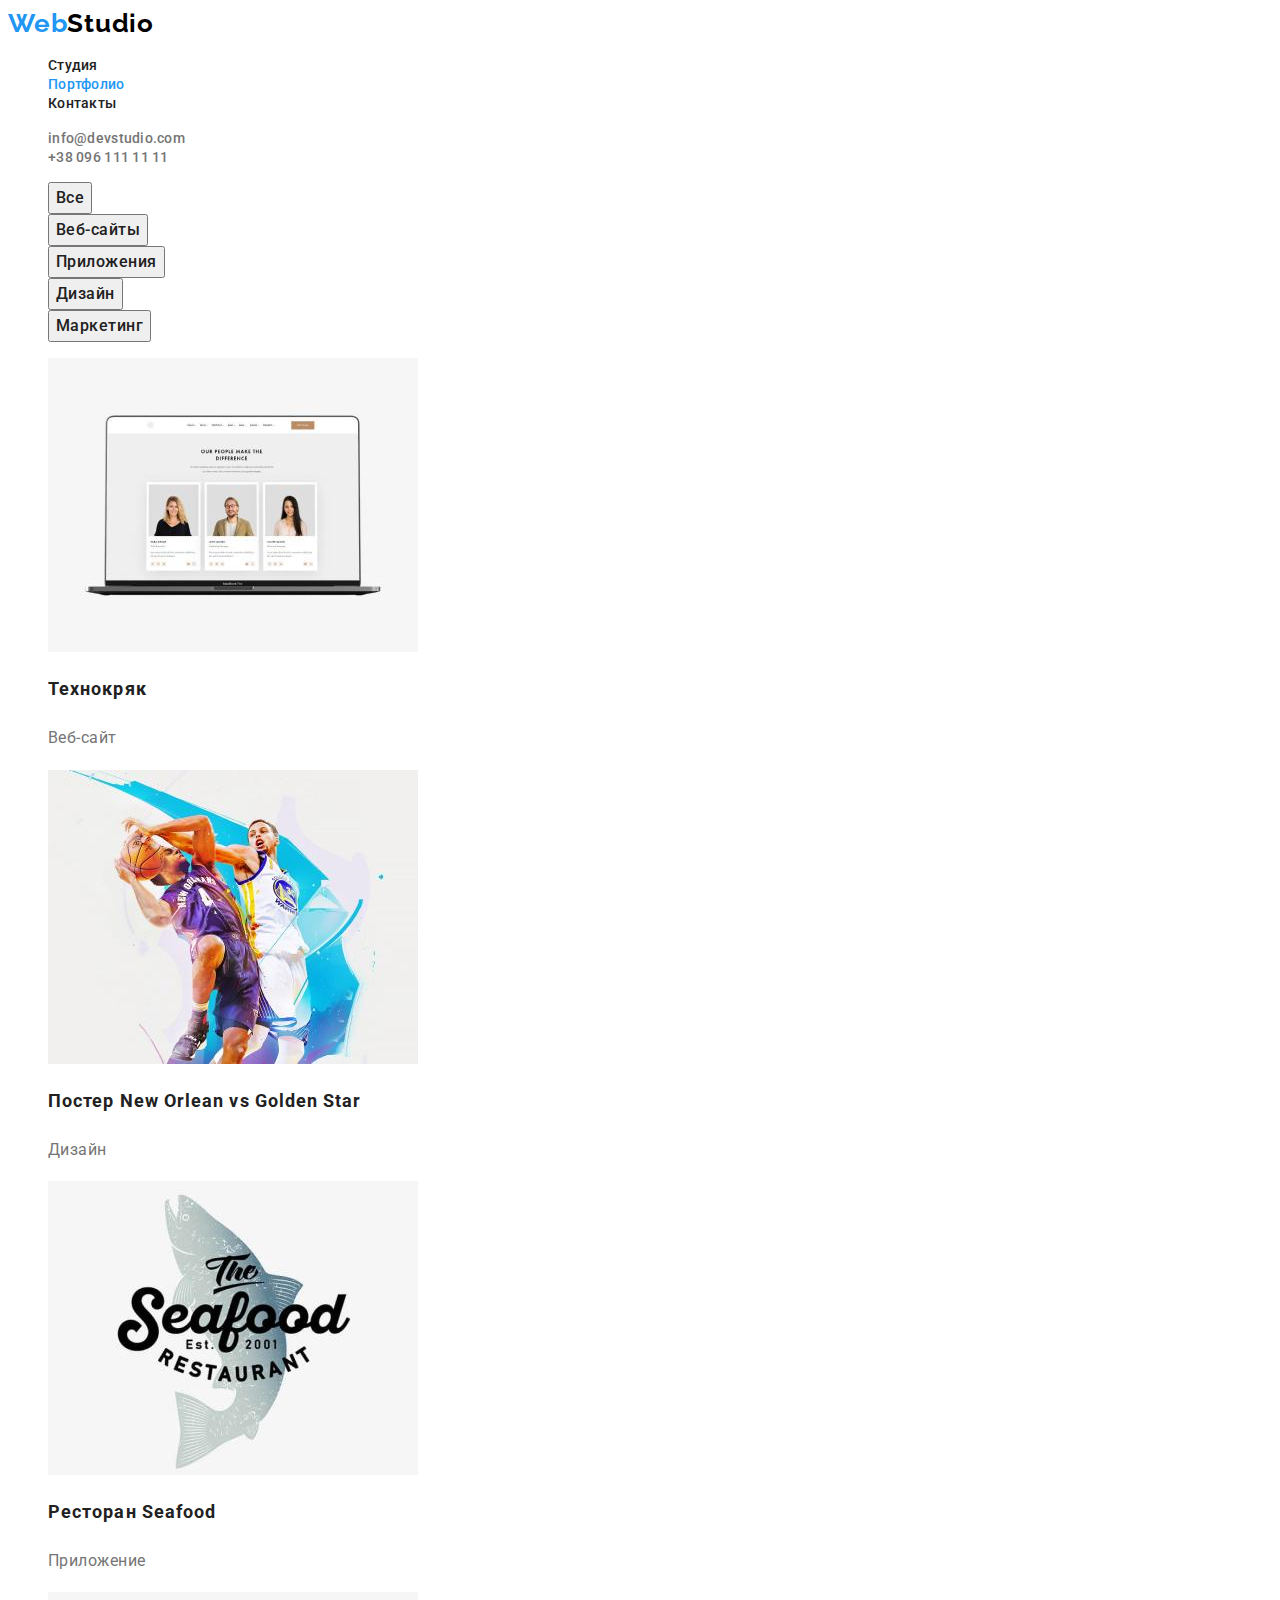
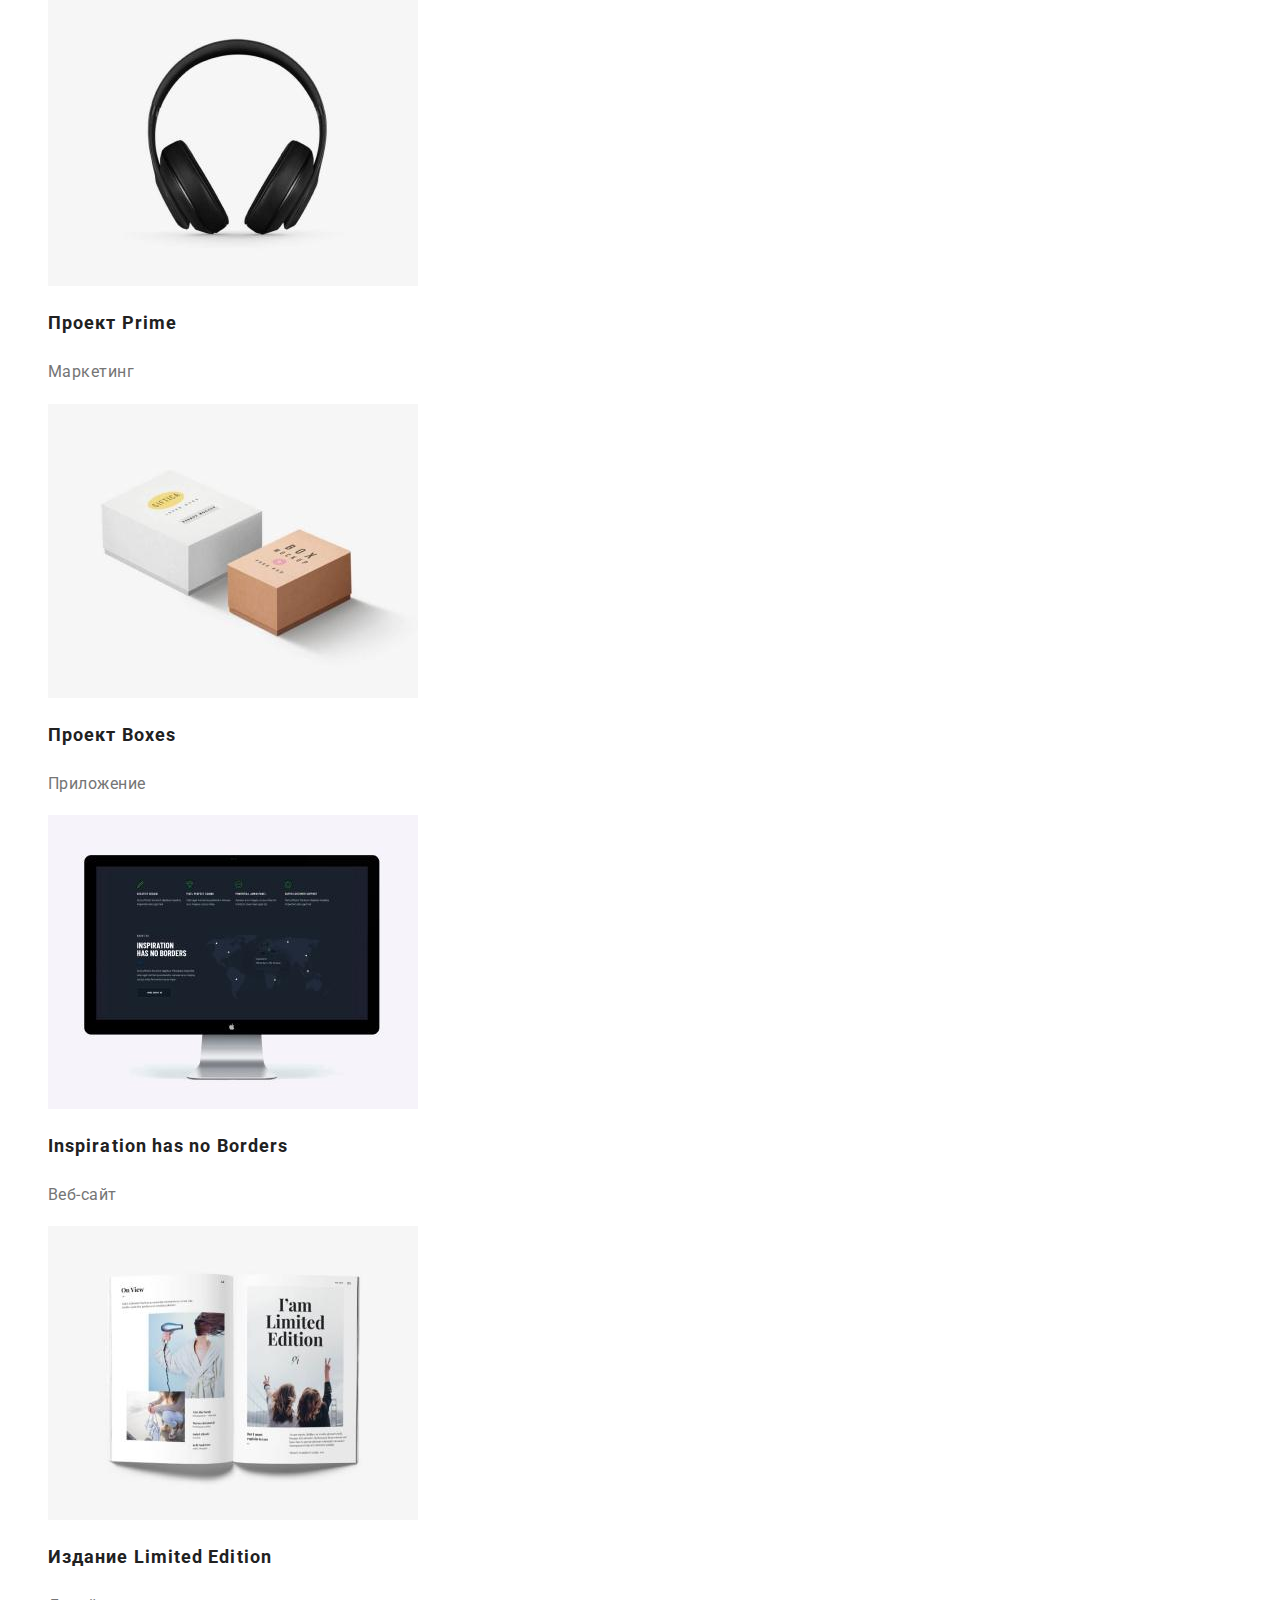
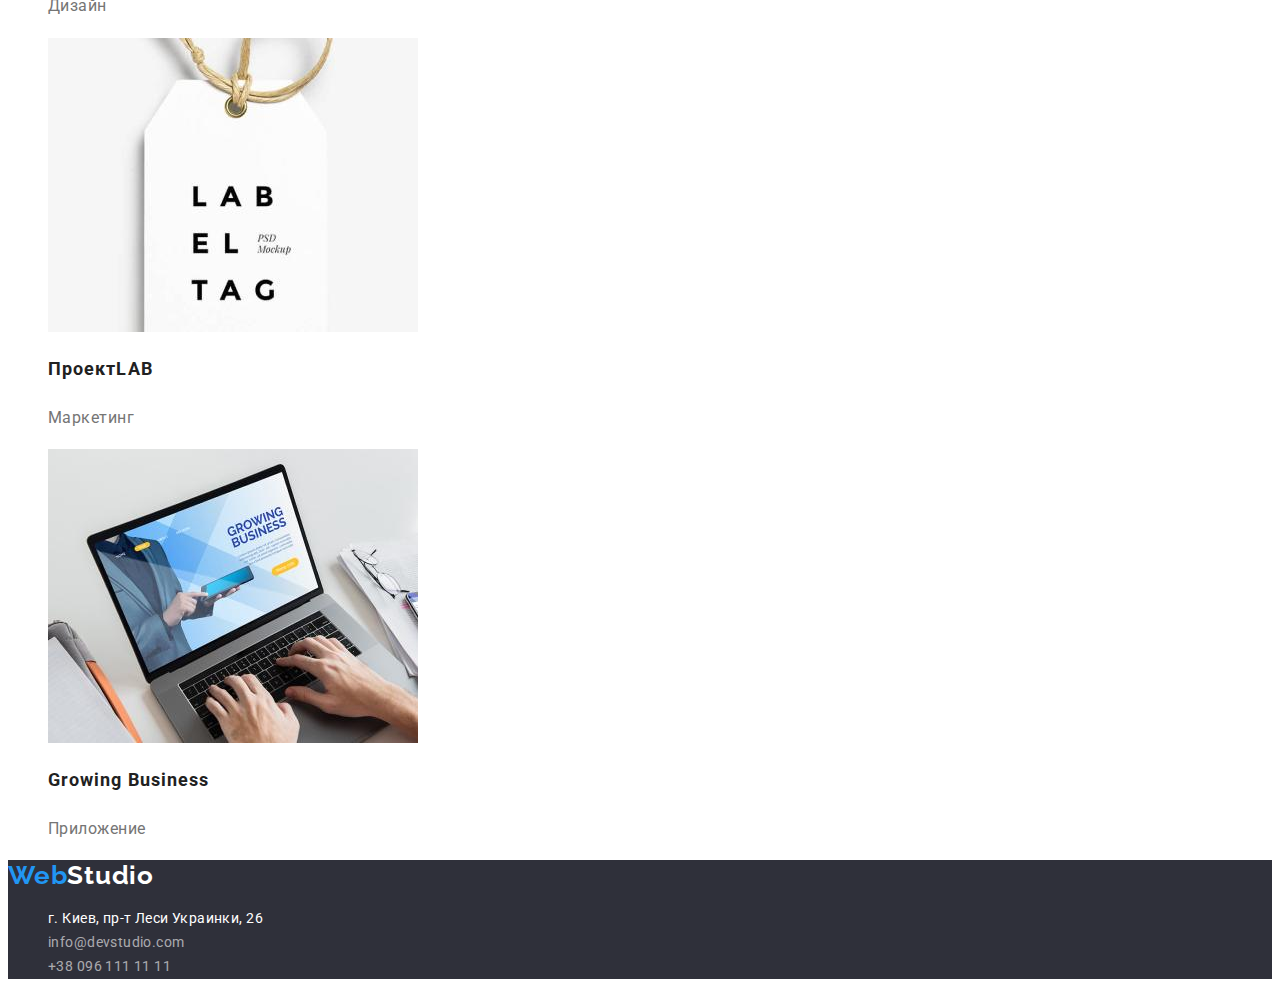
==== portfolio.html @ 7ef508ab "start" ====
<!DOCTYPE html>
<html lang="ru">
<head>
    <meta charset="UTF-8">
    <meta http-equiv="X-UA-Compatible" content="IE=edge">
    <meta name="viewport" content="width=device-width, initial-scale=1.0">
    <title>Портфолио</title>
    <link rel="preconnect" href="https://fonts.googleapis.com">
    <link rel="preconnect" href="https://fonts.gstatic.com" crossorigin>
    <link href="https://fonts.googleapis.com/css2?family=Raleway:wght@700&family=Roboto:wght@400;500;700;900&display=swap" rel="stylesheet">
    <link rel="stylesheet" href="./css/styles.css">
</head>
<body>
    <!--Шапка -->
    <header class="header">
        <nav class="header-nav">
        <a  class="logo link" href="./portfolio.html" lang="en"><span class="web">Web</span><span class="studio-dark">Studio</span></a>
        <ul class="list">
            <li><a class="menu-link link" href="./index.html">Студия</a></li>
            <li><a class="menu-link link current" href="./portfolio.html">Портфолио</a></li>
            <li><a class="menu-link link" href="#">Контакты</a></li>
        </ul>
    </nav>
    <ul class="list">
        <li><a class="header-contacts link" href="mailto:info@devstudio.com">info@devstudio.com</a></li>
        <li><a class="header-contacts link" href="tel:+380961111111">+38 096 111 11 11</a></li>
    </ul>
    </header>
    <!--Содержимое -->
    <main>
        <section>
            <ul class="list">
                <li>
                    <button class="btn-portfolio btn-dark" type="button">Все</button>
                </li>
                <li>
                    <button class="btn-portfolio btn-dark" type="button">Веб-сайты</button>
                </li>
                <li>
                    <button class="btn-portfolio btn-dark" type="button">Приложения</button>
                </li>
                <li>
                    <button class="btn-portfolio btn-dark" type="button">Дизайн</button>
                </li>
                <li>
                    <button class="btn-portfolio btn-dark" type="button">Маркетинг</button>
                </li>
            </ul>
            <ul class="list">
                <li>
                    <img
                src="./images/portfolio-1.jpg"
                alt="сайт"
                width="370"
                height="294"
                >
                <h2 class="title-portfolio">Технокряк</h2>
                <p class="pre-title-portfolio-text">Веб-сайт</p>
                </li>
                <li>
                    <img
                src="./images/portfolio-2.jpg"
                alt="дизайн"
                width="370"
                height="294"
                >
                <h2 class="title-portfolio">Постер <span lang="en">New Orlean vs Golden Star</span></h2>
                <p class="pre-title-portfolio-text">Дизайн</p>
                </li>
                <li>
                    <img
                src="./images/portfolio-3.jpg"
                alt="приложение"
                width="370"
                height="294"
                >
                <h2 class="title-portfolio">Ресторан <span lang="en">Seafood</span></h2>
                <p class="pre-title-portfolio-text">Приложение</p>
                </li>
                <li>
                    <img
                src="./images/portfolio-4.jpg"
                alt="маркетинг"
                width="370"
                height="294"
                >
                <h2 class="title-portfolio">Проект <span lang="en">Prime</span></h2>
                <p class="pre-title-portfolio-text">Маркетинг</p>
                </li>
                <li>
                    <img
                src="./images/portfolio-5.jpg"
                alt="приложение"
                width="370"
                height="294"
                >
                <h2 class="title-portfolio">Проект <span lang="en">Boxes</span></h2>
                <p class="pre-title-portfolio-text">Приложение</p>
                </li>
                <li>
                    <img
                src="./images/portfolio-6.jpg"
                alt="сайт"
                width="370"
                height="294"
                >
                <h2 class="title-portfolio" lang="en">Inspiration has no Borders</h2>
                <p class="pre-title-portfolio-text">Веб-сайт</p>
                </li>
                <li>
                    <img
                src="./images/portfolio-7.jpg"
                alt="дизайн"
                width="370"
                height="294"
                >
                <h2 class="title-portfolio">Издание <span lang="en">Limited Edition</span></h2>
                <p class="pre-title-portfolio-text">Дизайн</p>
                </li>
                <li>
                    <img
                src="./images/portfolio-8.jpg"
                alt="маркетинг"
                width="370"
                height="294"
                >
                <h2 class="title-portfolio">Проект<span lang="en">LAB</span></h2>
                <p class="pre-title-portfolio-text">Маркетинг</p>
                </li>
                <li>
                    <img
                src="./images/portfolio-9.jpg"
                alt="приложение"
                width="370"
                height="294"
                >
                <h2 class="title-portfolio" lang="en">Growing Business</h2>
                <p class="pre-title-portfolio-text">Приложение</p>
                </li>
            </ul>
        </section>
    </main>
    <footer class="footer">
        <a class="logo-footer link" href="#" lang="en"> <span class="web">Web</span><span class="studio-light">Studio</span></a>
        <address class="address">
            <ul class="list">
                <li><a class="footer-address-link link" href="#">г. Киев, пр-т Леси Украинки, 26</a></li>
                <li><a class="footer-contacts-link link" href="mailto:info@devstudio.com">info@devstudio.com</a></li>
                <li><a class="footer-contacts-link link" href="tel:+380961111111">+38 096 111 11 11</a></li>
            </ul>
        </address>

    </footer>
</body>
</html>
---- css/styles.css ----
:root {
    --header-color: #ffffff;
    --primary-text-color: #212121;
    --second-text-color: #757575;
    --primary-title-color: #ffffff;
    --secondary-title-color: #212121;
    --accent-color: #2196F3;
}
body {
    font-family: 'Roboto', sans-serif;
    color: var(--primary-title-color);
}
.list {
    list-style: none;
}
.link {
    text-decoration: none;
}
/*Шапка*/
.logo {
    font-family: 'Raleway';
    font-style: normal;
    font-weight: 700;
    font-weight: 700;
    font-size: 26px;
    line-height: 1.19;
    letter-spacing: 0.03em;
}
.web {
    color: var(--accent-color);
}
.studio-dark {
    color: #000000;

}
.header-contacts {
    font-weight: 500;
    font-size: 14px;
    line-height: 1.14;
    letter-spacing: 0.02em;
    color: var(--second-text-color);
}
.header-contacts:hover, .header-contacts:focus {
    color: var(--accent-color);
}
.menu-link {
    font-weight: 500;
    font-size: 14px;
    line-height: 1.14;
    letter-spacing: 0.02em;
    color: var(--primary-text-color);
}
.menu-link:hover, .menu-link:focus {
    color: var(--accent-color);
}
.current {
    color: var(--accent-color);
}
/*Содержимое*/
.section-title {
    background-color: #2F303A;
}
.title-text {
    font-weight: 900;
    font-size: 44px;
    line-height: 1.36;
    text-align: center;
    letter-spacing: 0.06em;
    text-transform: uppercase;
    color: #ffffff;
}
.btn-studio {
    font-weight: 700;
    font-size: 16px;
    line-height: 1.9;
    display: flex;
    align-items: center;
    text-align: center;
    letter-spacing: 0.06em;
    cursor: pointer;
}
.btn-light{
    color: var(--header-color);
}
.btn-studio:hover, .btn-studio:focus {
    color: var(--primary-title-color);
    background-color: var(--accent-color);
}
.btn-portfolio {
    font-family:inherit;
    font-weight: 500;
    font-size: 16px;
    line-height: 1.63;
    text-align: center;
    letter-spacing: 0.03em;
    color: var(--primary-text-color);
    cursor: pointer;
    }
.btn-dark{
    color: var(--primary-text-color);
}
.btn-portfolio:hover, .btn-portfolio:focus {
    color: var(--primary-title-color);
    background-color: var(--accent-color);
}
.title-list-text {
    font-weight: 700;
    font-size: 14px;
    line-height: 1.14;
    letter-spacing: 0.03em;
    text-transform: uppercase;
    color: var(--secondary-title-color);
}
.pre-title-text {
    font-weight: 400;
    font-size: 14px;
    line-height: 1.71;
    letter-spacing: 0.03em;
    color: var(--second-text-color);
}
.title-menu {
    font-weight: 700;
    font-size: 36px;
    line-height: 1.17;
    text-align: center;
    letter-spacing: 0.03em;
    color: var(--primary-text-color);
}
.title-menu-name {
    font-weight: 500;
    font-size: 16px;
    line-height: 1.19;
    text-align: center;
    letter-spacing: 0.03em;
    color: var(--primary-text-color);
}
.pre-title-name {
    font-weight: 400;
    font-size: 16px;
    line-height: 1.19;
    text-align: center;
    letter-spacing: 0.03em;
    color: var(--second-text-color);
}
/*portfolio*/
.title-portfolio {
    font-weight: 700;
    font-size: 18px;
    line-height: 2;
    letter-spacing: 0.06em;
    color: var(--primary-text-color);
    }
.pre-title-portfolio-text {
    font-weight: 400;
    font-size: 16px;
    line-height: 1.9;
    letter-spacing: 0.03em;
    color: var(--second-text-color);
    }
/*footer*/
.footer {
    background-color: #2F303A;
}
.logo-footer {
    font-family: 'Raleway';
    font-style: normal;
    font-weight: 700;
    font-size: 26px;
    line-height: 1.19;
    letter-spacing: 0.03em;
}
.studio-light {
    color: var(--primary-title-color);
}
.address {
    font-style: normal;
}
.footer-address-link {
    font-weight: 400;
    font-size: 14px;
    line-height: 1.71;
    letter-spacing: 0.03em;
    color: var(--primary-title-color);
}
.footer-contacts-link {
    font-weight: 400;
    font-size: 14px;
    line-height: 1.71;
    letter-spacing: 0.03em;
    color: rgba(255, 255, 255, 0.6);
}
.footer-contacts-link:hover, .footer-contacts-link:focus {
    color: var(--accent-color);
}
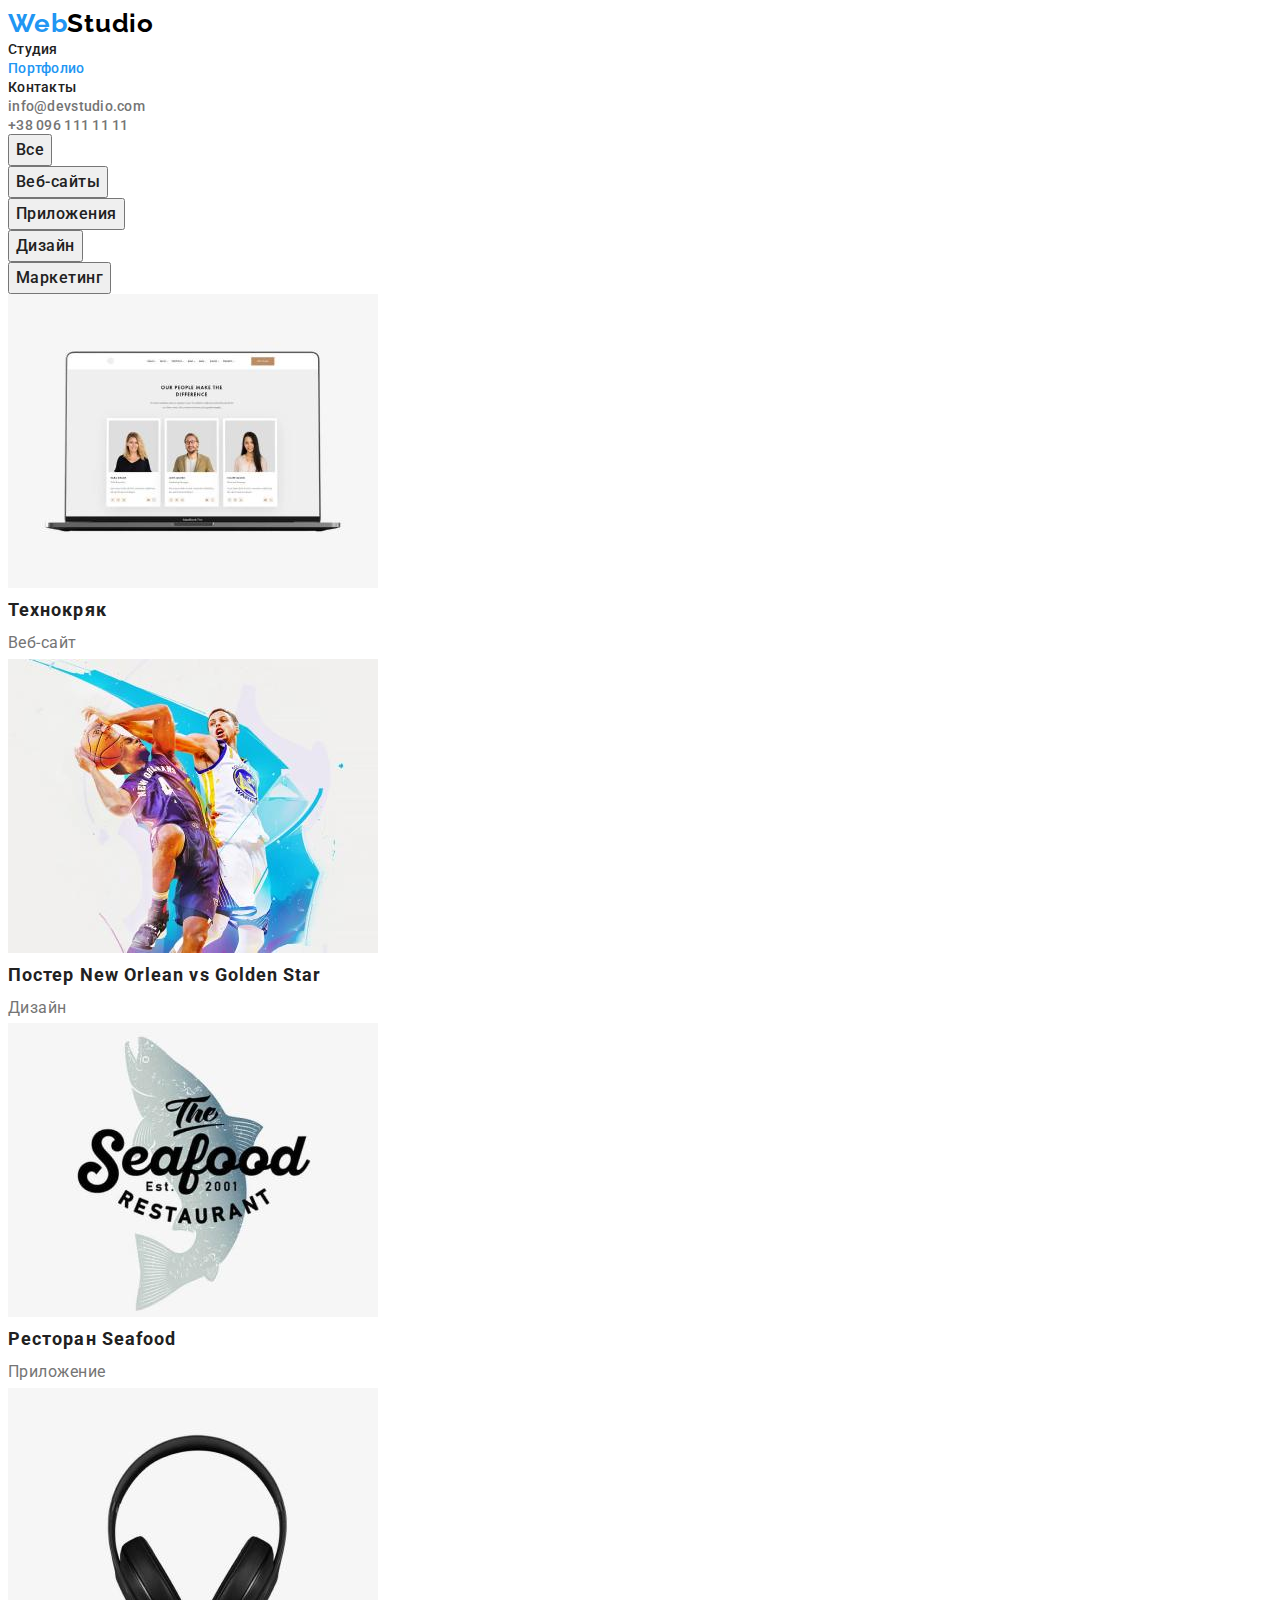
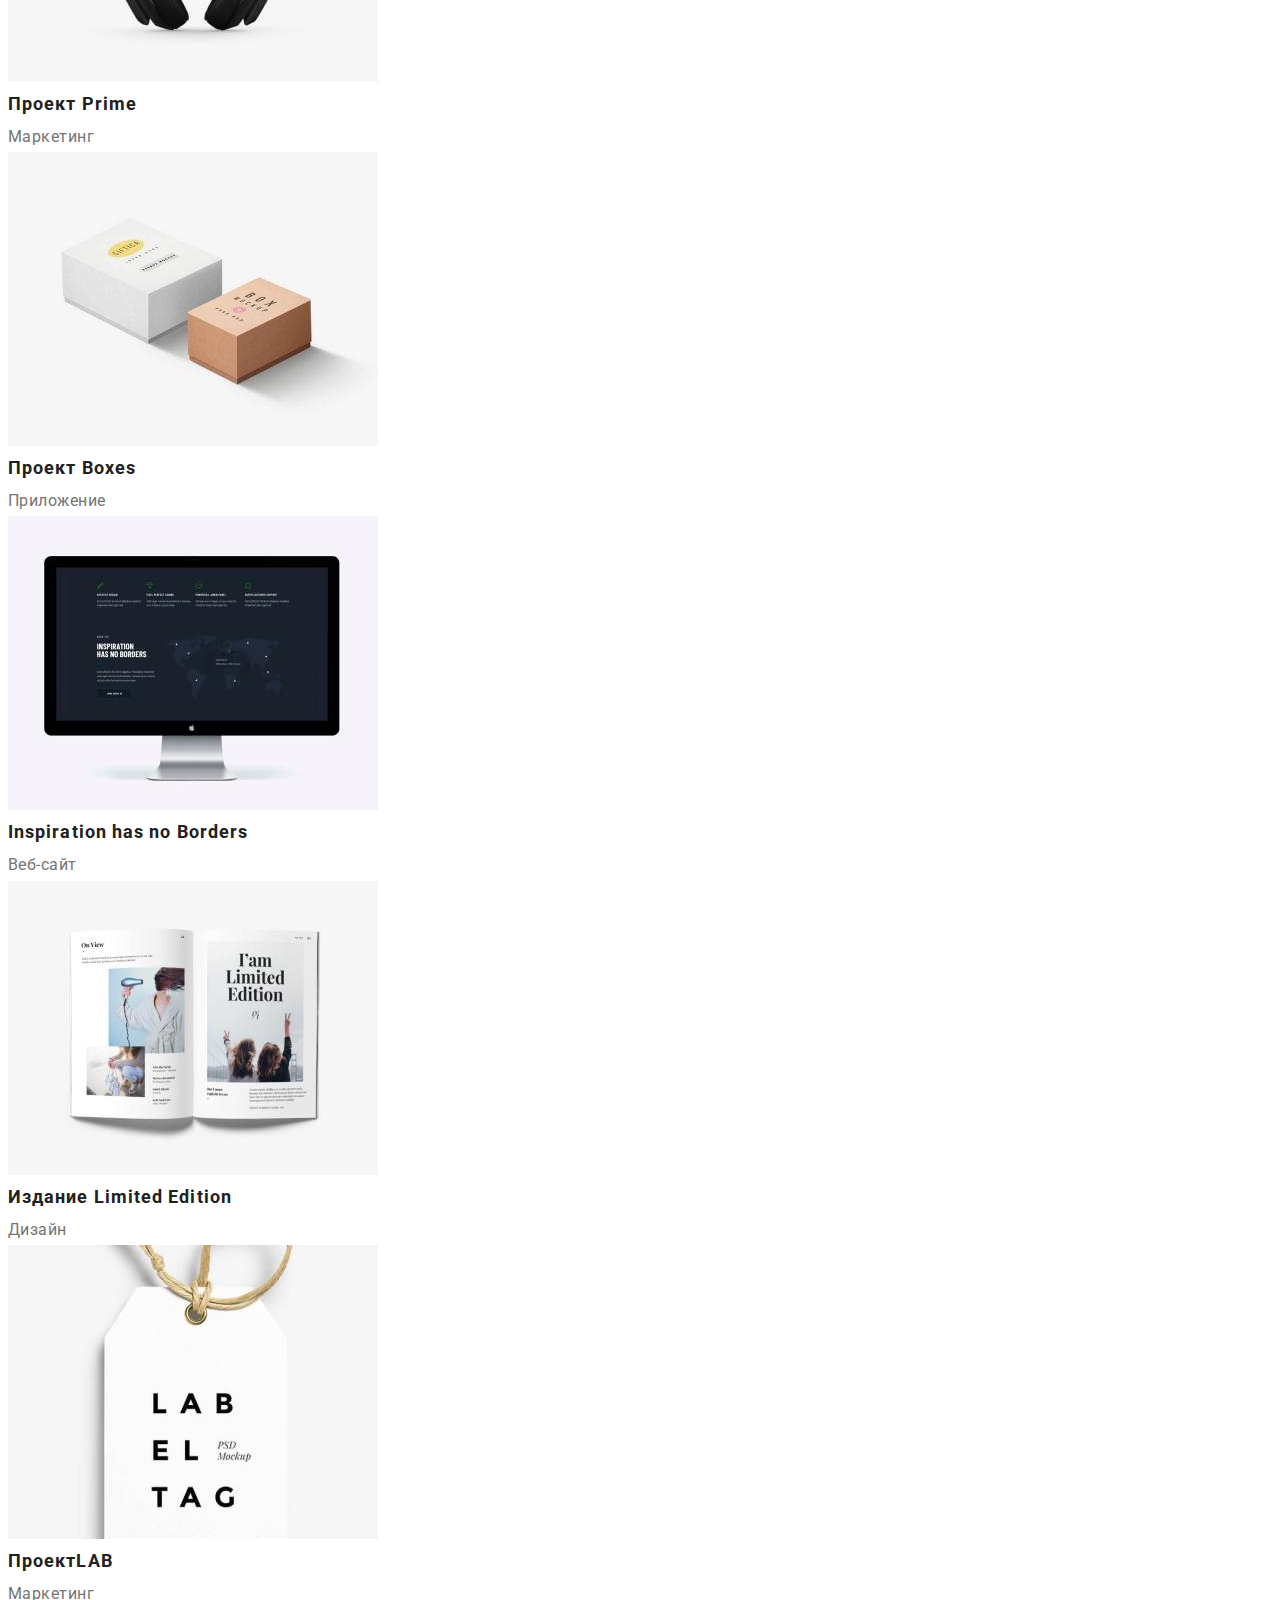
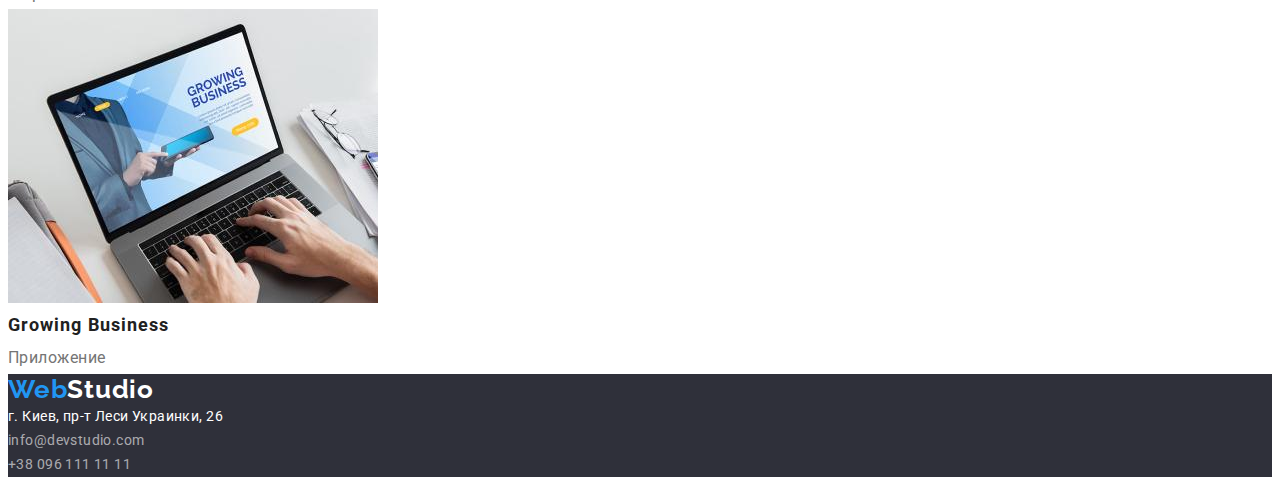
==== commit 397f821e: "стили" ====
--- a/portfolio.html
+++ b/portfolio.html
@@ -8,6 +8,7 @@
     <link rel="preconnect" href="https://fonts.googleapis.com">
     <link rel="preconnect" href="https://fonts.gstatic.com" crossorigin>
     <link href="https://fonts.googleapis.com/css2?family=Raleway:wght@700&family=Roboto:wght@400;500;700;900&display=swap" rel="stylesheet">
+    <link rel="stylesheet" href="https://cdnjs.cloudflare.com/ajax/libs/modern-normalize/1.1.0/modern-normalize.min.css" integrity="sha512-wpPYUAdjBVSE4KJnH1VR1HeZfpl1ub8YT/NKx4PuQ5NmX2tKuGu6U/JRp5y+Y8XG2tV+wKQpNHVUX03MfMFn9Q==" crossorigin="anonymous" referrerpolicy="no-referrer" />
     <link rel="stylesheet" href="./css/styles.css">
 </head>
 <body>
--- a/css/styles.css
+++ b/css/styles.css
@@ -6,6 +6,16 @@
     --secondary-title-color: #212121;
     --accent-color: #2196F3;
 }
+p, h1, h2, h3, h4, h5, h6 {
+    margin: 0;
+}
+ul {
+    margin: 0;
+    padding: 0;
+}
+button {
+    cursor: pointer;
+}
 body {
     font-family: 'Roboto', sans-serif;
     color: var(--primary-title-color);
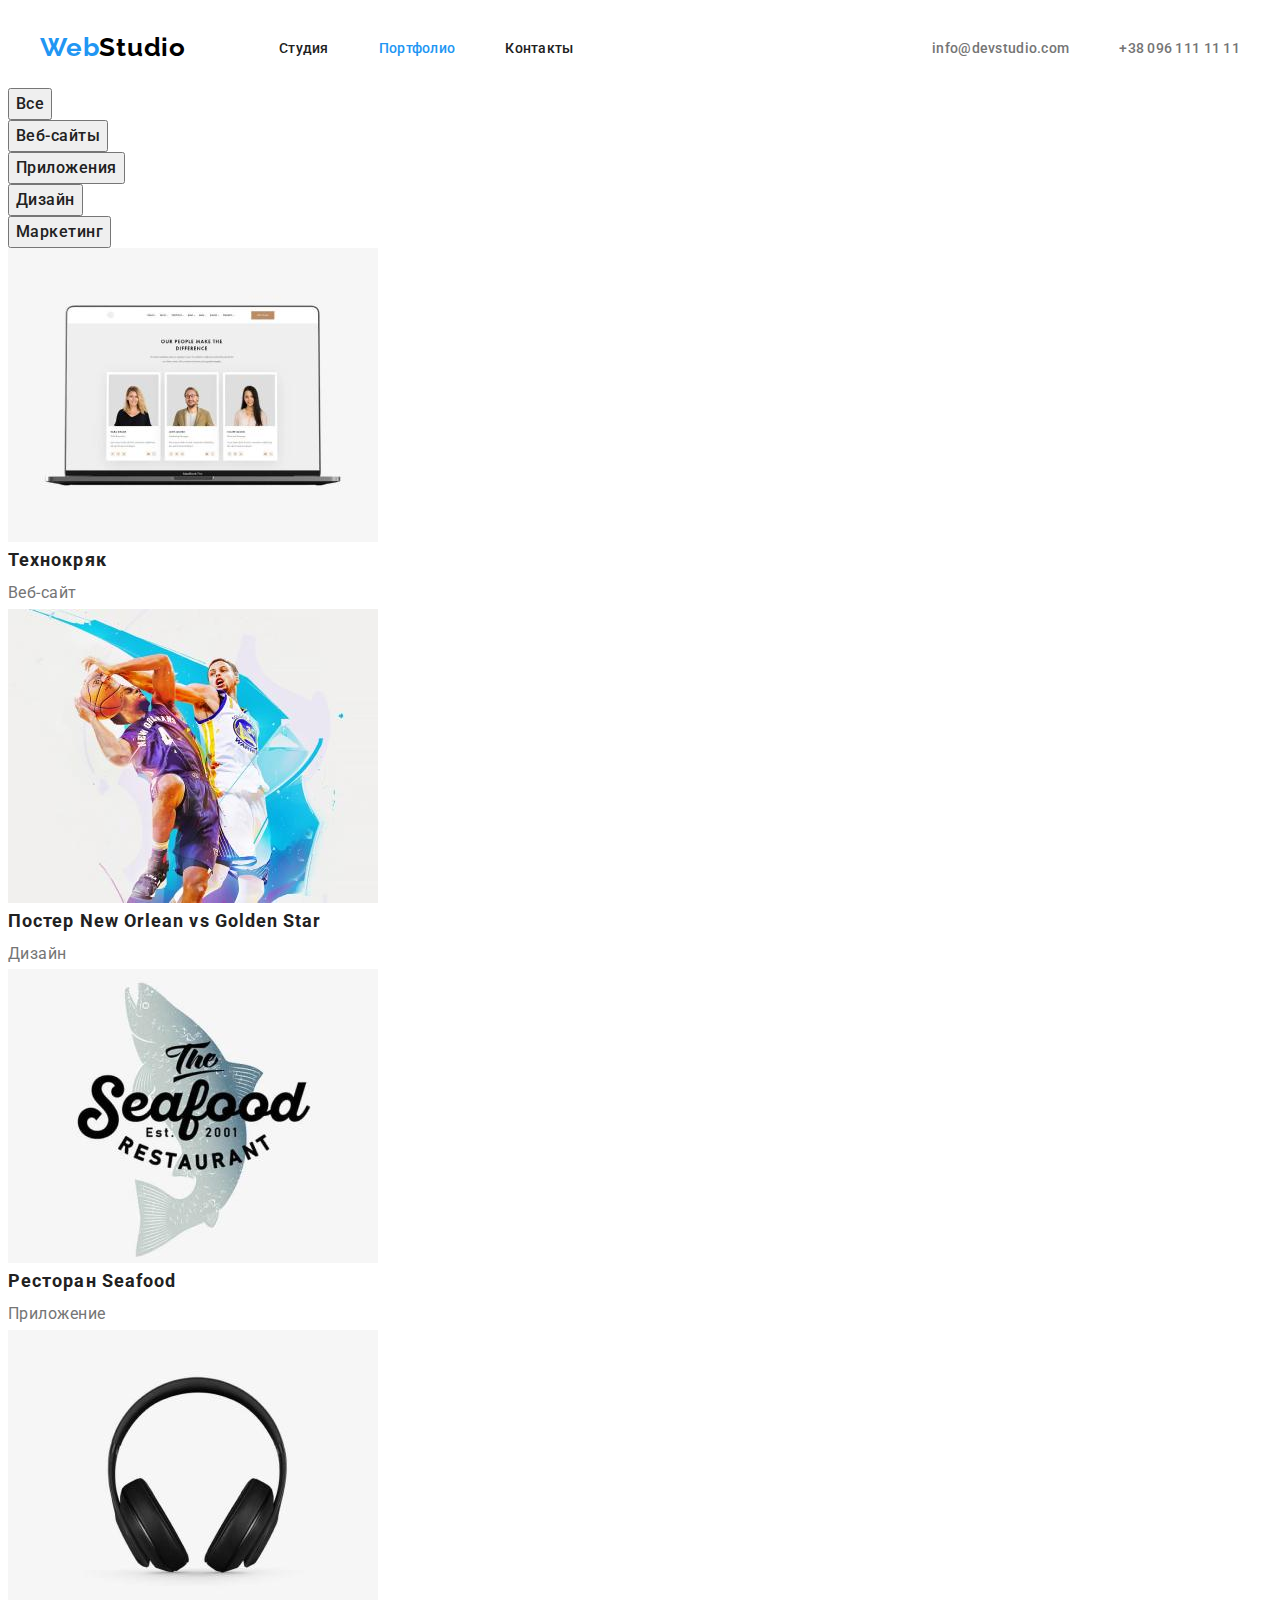
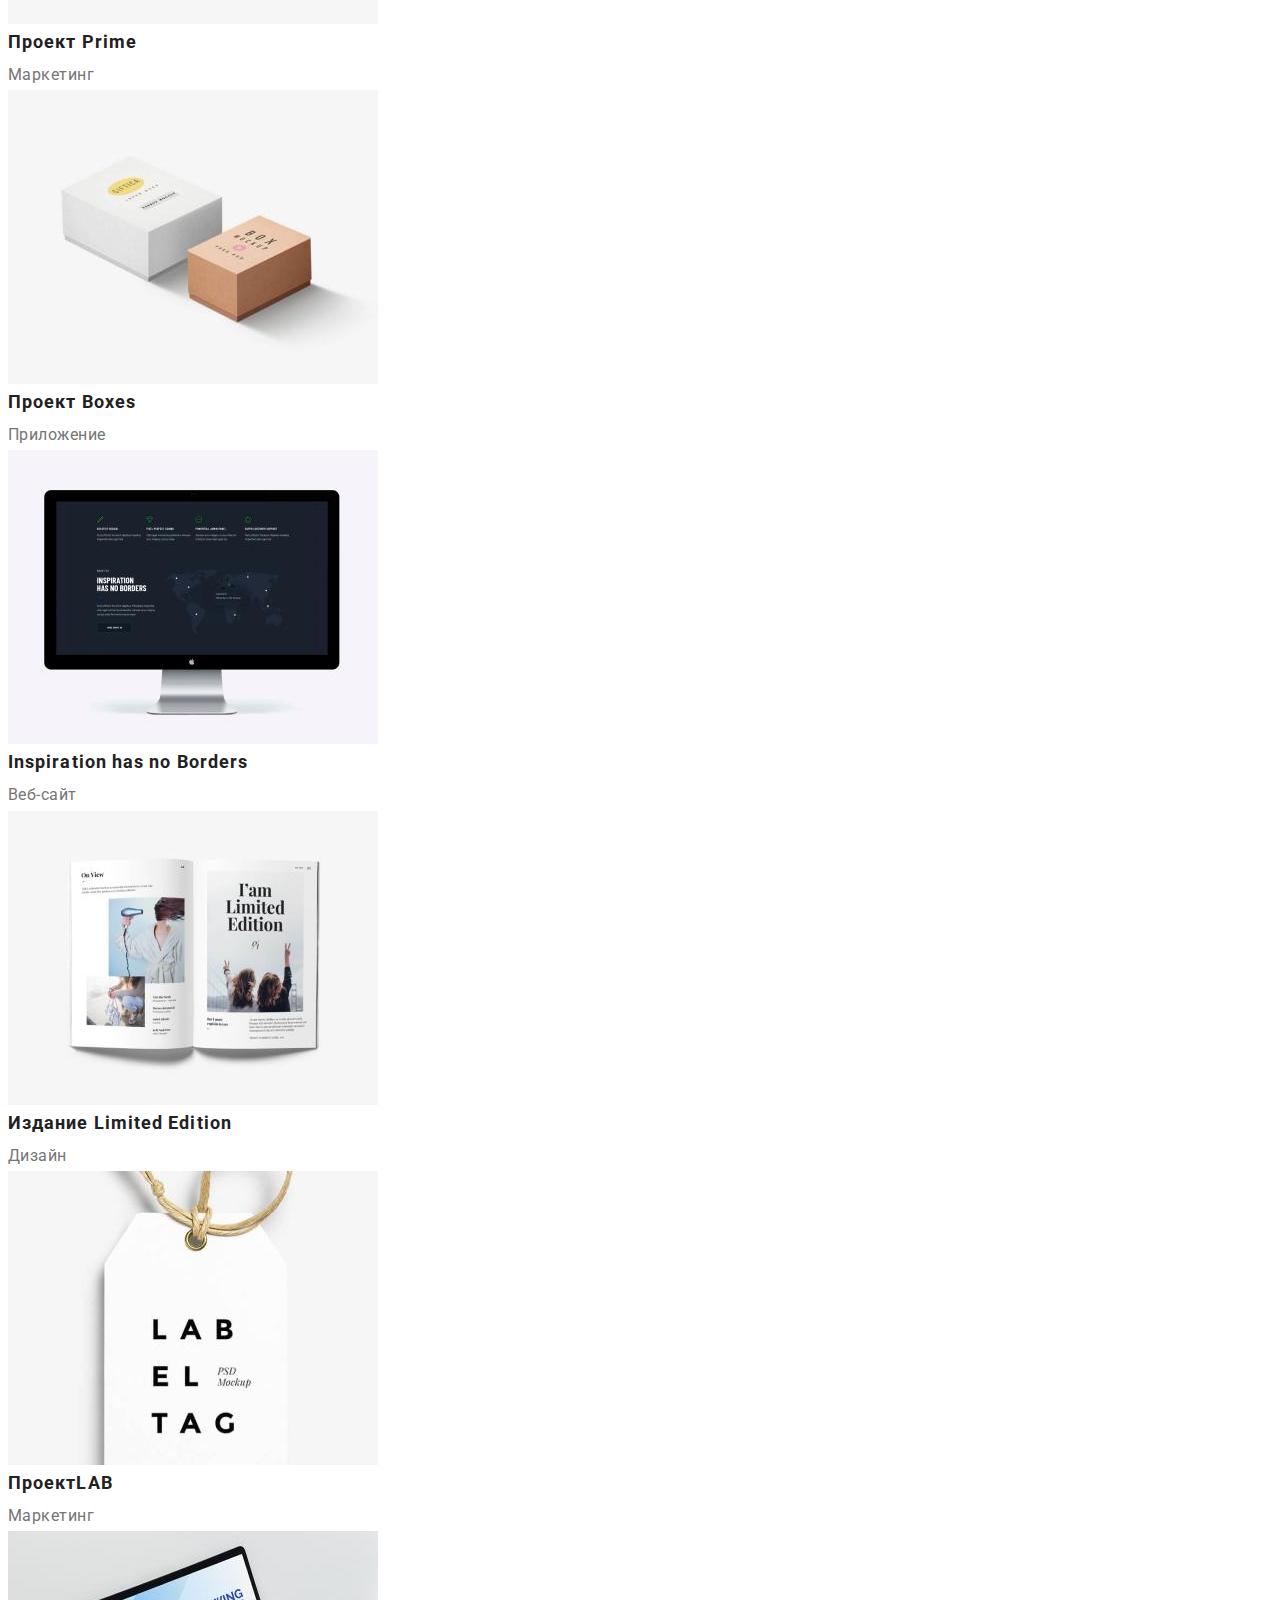
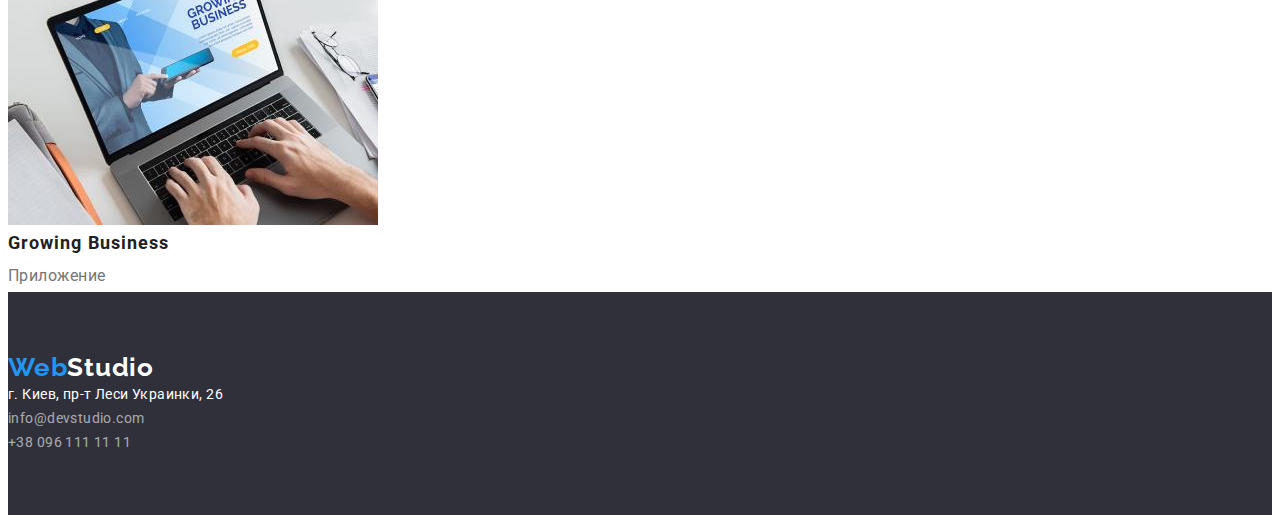
==== commit 89e38384: "studio" ====
--- a/portfolio.html
+++ b/portfolio.html
@@ -14,22 +14,27 @@
 <body>
     <!--Шапка -->
     <header class="header">
+        <div class="conteiner header-conteiner">
         <nav class="header-nav">
-        <a  class="logo link" href="./portfolio.html" lang="en"><span class="web">Web</span><span class="studio-dark">Studio</span></a>
-        <ul class="list">
-            <li><a class="menu-link link" href="./index.html">Студия</a></li>
-            <li><a class="menu-link link current" href="./portfolio.html">Портфолио</a></li>
-            <li><a class="menu-link link" href="#">Контакты</a></li>
+        <a  class="logo link header-logo" href="./portfolio.html" lang="en"><span class="web">Web</span><span class="studio-dark">Studio</span></a>
+        <ul class="list menu-list">
+            <li class="menu-item"><a class="menu-link link" href="./index.html">Студия</a></li>
+            <li class="menu-item"><a class="menu-link link current" href="./portfolio.html">Портфолио</a></li>
+            <li class="menu-item"><a class="menu-link link" href="#">Контакты</a></li>
         </ul>
     </nav>
-    <ul class="list">
-        <li><a class="header-contacts link" href="mailto:info@devstudio.com">info@devstudio.com</a></li>
-        <li><a class="header-contacts link" href="tel:+380961111111">+38 096 111 11 11</a></li>
+        
+        <div class="header-connect">
+    <ul class="list menu-list">
+        <li class="contact-item"><a class="header-contacts link" href="mailto:info@devstudio.com">info@devstudio.com</a></li>
+        <li class="contact-item"><a class="header-contacts link" href="tel:+380961111111">+38 096 111 11 11</a></li>
     </ul>
+        </div> 
+    </div> 
     </header>
     <!--Содержимое -->
     <main>
-        <section>
+        <section class="menu">
             <ul class="list">
                 <li>
                     <button class="btn-portfolio btn-dark" type="button">Все</button>
--- a/css/styles.css
+++ b/css/styles.css
@@ -16,10 +16,19 @@
 button {
     cursor: pointer;
 }
+img {
+    display: block;
+}
 body {
     font-family: 'Roboto', sans-serif;
     color: var(--primary-title-color);
 }
+.conteiner {
+    width: 1200px;
+    padding-left: 15px;
+    padding-right: 15px;
+    margin: 0 auto;
+}
 .list {
     list-style: none;
 }
@@ -27,6 +36,10 @@
     text-decoration: none;
 }
 /*Шапка*/
+.header {
+padding-top: 24px;
+padding-bottom: 25px;
+}
 .logo {
     font-family: 'Raleway';
     font-style: normal;
@@ -43,6 +56,26 @@
     color: #000000;
 
 }
+.header-conteiner{
+    display: flex;
+    align-items: center;
+}
+.menu-list{
+    display: flex;
+}
+.menu-item:not(:last-child) {
+    margin-right: 50px;
+}
+.header-nav{
+    display: flex;
+    align-items: center;
+}
+.header-logo{
+    margin-right: 93px;
+}
+.header-connect{
+margin-left: auto;
+}
 .header-contacts {
     font-weight: 500;
     font-size: 14px;
@@ -66,19 +99,38 @@
 .current {
     color: var(--accent-color);
 }
+.contact-item:not(:last-child) {
+    margin-right: 50px;
+}
 /*Содержимое*/
-.section-title {
+.hero-conteiner {
+    padding-top: 200px;
+    padding-bottom: 280px;
+    text-align: center;
     background-color: #2F303A;
+}
+/*.section-title {
+    background-color: #2F303A;
+    width: 1200px;
+}*/
+.hero-pre-title {
+    margin-bottom: 30px;
+    text-align: center;
+    
 }
 .title-text {
     font-weight: 900;
     font-size: 44px;
     line-height: 1.36;
-    text-align: center;
     letter-spacing: 0.06em;
     text-transform: uppercase;
     color: #ffffff;
 }
+.title-text-hero {
+    width: 696px;
+    height: 120px;
+    text-align: center;    
+}
 .btn-studio {
     font-weight: 700;
     font-size: 16px;
@@ -96,6 +148,13 @@
     color: var(--primary-title-color);
     background-color: var(--accent-color);
 }
+.btn-studio-hero{
+    text-align: center;
+    min-width: 136px;
+    height: 30px;
+    padding: 10px 32px;
+    border-radius: 4px;
+    }
 .btn-portfolio {
     font-family:inherit;
     font-weight: 500;
@@ -113,6 +172,20 @@
     color: var(--primary-title-color);
     background-color: var(--accent-color);
 }
+.about {
+    padding-top: 94px;
+    padding-bottom: 94px;
+}
+.about-list {
+    display: flex;
+}
+.title-item {
+    width: 270px;
+    height: 101px;
+}
+.title-item:not(:last-child) {
+margin-right: 30px;
+}
 .title-list-text {
     font-weight: 700;
     font-size: 14px;
@@ -120,6 +193,7 @@
     letter-spacing: 0.03em;
     text-transform: uppercase;
     color: var(--secondary-title-color);
+    margin-bottom: 10px;
 }
 .pre-title-text {
     font-weight: 400;
@@ -127,6 +201,20 @@
     line-height: 1.71;
     letter-spacing: 0.03em;
     color: var(--second-text-color);
+}
+/* occupation*/
+.occupation-conteiner {
+    display: flex;
+}
+.occupation {
+    padding-top: 94px;
+    padding-bottom: 94px;
+}
+.occupation-list {
+    display: flex;
+}
+.occupation-item:not(:last-child) {
+margin-right: 30px;
 }
 .title-menu {
     font-weight: 700;
@@ -135,6 +223,28 @@
     text-align: center;
     letter-spacing: 0.03em;
     color: var(--primary-text-color);
+    margin-bottom: 50px;
+}
+/*team*/
+.team-conteiner {
+    display: flex;
+}
+.team {
+    padding-top: 94px;
+    padding-bottom: 94px;
+}
+.team-list {
+    display: flex;
+}
+.team-item {
+    width: 270px;
+    height: 368px;
+}
+.team-item:not(:last-child) {
+    margin-right: 30px;
+}
+.title-menu {
+    margin-bottom: 50px;
 }
 .title-menu-name {
     font-weight: 500;
@@ -143,6 +253,8 @@
     text-align: center;
     letter-spacing: 0.03em;
     color: var(--primary-text-color);
+    margin-top: 30px;
+    margin-bottom: 10px;
 }
 .pre-title-name {
     font-weight: 400;
@@ -151,6 +263,7 @@
     text-align: center;
     letter-spacing: 0.03em;
     color: var(--second-text-color);
+    margin-bottom: 30px;
 }
 /*portfolio*/
 .title-portfolio {
@@ -170,6 +283,13 @@
 /*footer*/
 .footer {
     background-color: #2F303A;
+    padding-top: 60px;
+    padding-bottom: 60px;
+}
+
+.footer-list {
+width: 231px;
+margin-top: 20px;
 }
 .logo-footer {
     font-family: 'Raleway';
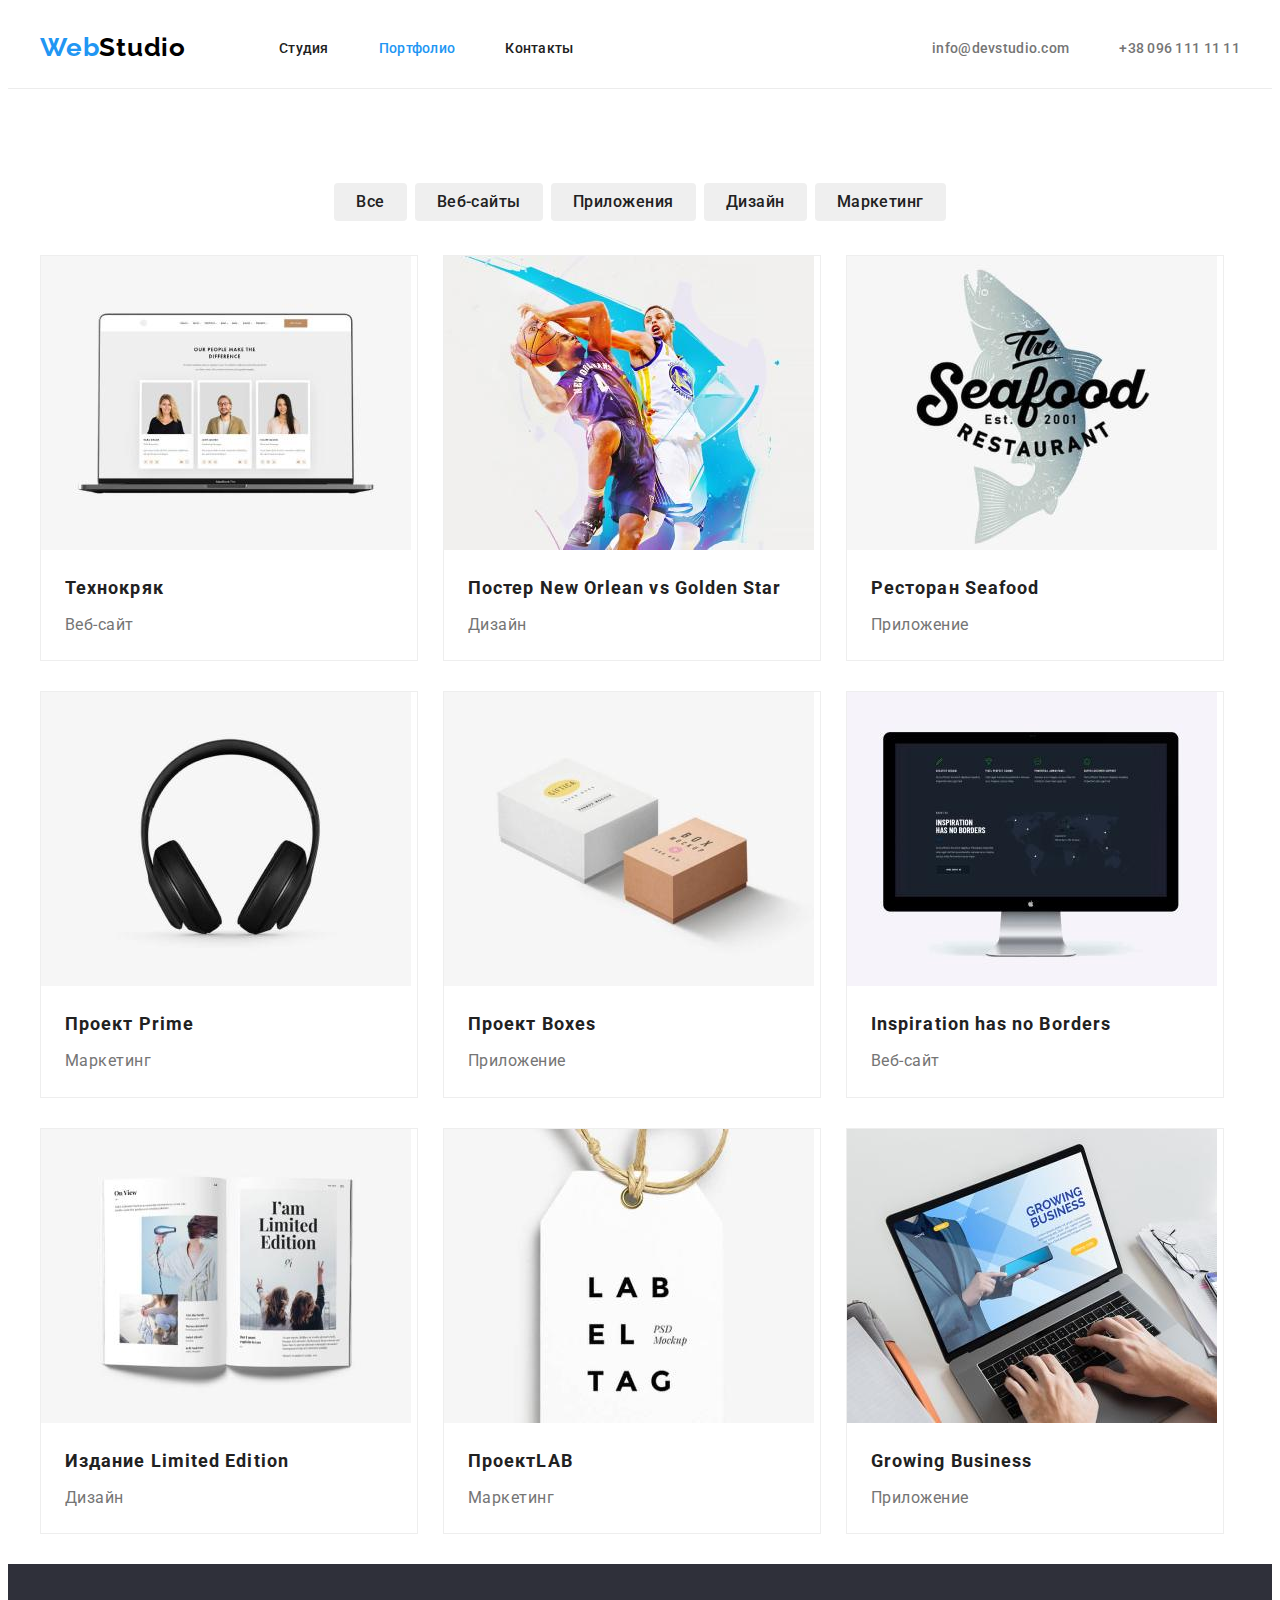
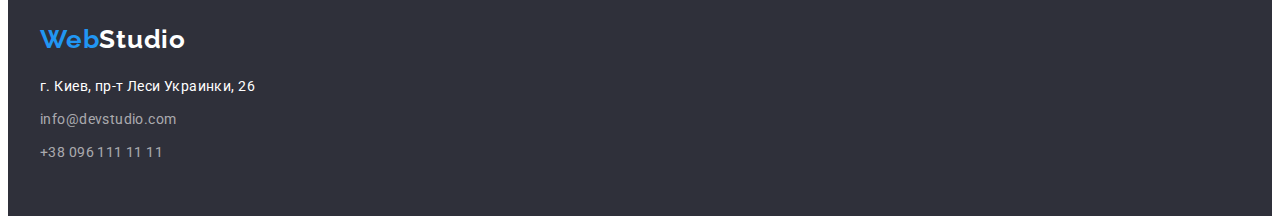
==== commit 05b1a7bb: "finish" ====
--- a/portfolio.html
+++ b/portfolio.html
@@ -34,26 +34,30 @@
     </header>
     <!--Содержимое -->
     <main>
-        <section class="menu">
-            <ul class="list">
-                <li>
-                    <button class="btn-portfolio btn-dark" type="button">Все</button>
+        <section class="section-portfolio">
+            <div class="conteiner conteiner-portfolio">
+                <div class="conteiner-menu-portfolio menu-portfolio-section">
+            <ul class="list menu-portfolio-list">
+                <li class="menu-portfolio item-menu-portfolio">
+                    <button class="btn-portfolio btn-dark btn-portfolio-hero" type="button">Все</button>
                 </li>
-                <li>
-                    <button class="btn-portfolio btn-dark" type="button">Веб-сайты</button>
+                <li class="menu-portfolio">
+                    <button class="btn-portfolio btn-dark btn-portfolio-hero" type="button">Веб-сайты</button>
                 </li>
-                <li>
-                    <button class="btn-portfolio btn-dark" type="button">Приложения</button>
+                <li class="menu-portfolio">
+                    <button class="btn-portfolio btn-dark btn-portfolio-hero" type="button">Приложения</button>
                 </li>
-                <li>
-                    <button class="btn-portfolio btn-dark" type="button">Дизайн</button>
+                <li class="menu-portfolio">
+                    <button class="btn-portfolio btn-dark btn-portfolio-hero" type="button">Дизайн</button>
                 </li>
-                <li>
-                    <button class="btn-portfolio btn-dark" type="button">Маркетинг</button>
+                <li class="menu-portfolio">
+                    <button class="btn-portfolio btn-dark btn-portfolio-hero" type="button">Маркетинг</button>
                 </li>
             </ul>
-            <ul class="list">
-                <li>
+                </div>
+                <div class="conteiner-portfolio-content">
+            <ul class="list portfolio-content-list">
+                <li class="portfolio-content-item">
                     <img
                 src="./images/portfolio-1.jpg"
                 alt="сайт"
@@ -63,7 +67,7 @@
                 <h2 class="title-portfolio">Технокряк</h2>
                 <p class="pre-title-portfolio-text">Веб-сайт</p>
                 </li>
-                <li>
+                <li class="portfolio-content-item">
                     <img
                 src="./images/portfolio-2.jpg"
                 alt="дизайн"
@@ -73,7 +77,7 @@
                 <h2 class="title-portfolio">Постер <span lang="en">New Orlean vs Golden Star</span></h2>
                 <p class="pre-title-portfolio-text">Дизайн</p>
                 </li>
-                <li>
+                <li class="portfolio-content-item">
                     <img
                 src="./images/portfolio-3.jpg"
                 alt="приложение"
@@ -83,7 +87,7 @@
                 <h2 class="title-portfolio">Ресторан <span lang="en">Seafood</span></h2>
                 <p class="pre-title-portfolio-text">Приложение</p>
                 </li>
-                <li>
+                <li class="portfolio-content-item">
                     <img
                 src="./images/portfolio-4.jpg"
                 alt="маркетинг"
@@ -93,7 +97,7 @@
                 <h2 class="title-portfolio">Проект <span lang="en">Prime</span></h2>
                 <p class="pre-title-portfolio-text">Маркетинг</p>
                 </li>
-                <li>
+                <li class="portfolio-content-item">
                     <img
                 src="./images/portfolio-5.jpg"
                 alt="приложение"
@@ -103,7 +107,7 @@
                 <h2 class="title-portfolio">Проект <span lang="en">Boxes</span></h2>
                 <p class="pre-title-portfolio-text">Приложение</p>
                 </li>
-                <li>
+                <li class="portfolio-content-item">
                     <img
                 src="./images/portfolio-6.jpg"
                 alt="сайт"
@@ -113,7 +117,7 @@
                 <h2 class="title-portfolio" lang="en">Inspiration has no Borders</h2>
                 <p class="pre-title-portfolio-text">Веб-сайт</p>
                 </li>
-                <li>
+                <li class="portfolio-content-item">
                     <img
                 src="./images/portfolio-7.jpg"
                 alt="дизайн"
@@ -123,7 +127,7 @@
                 <h2 class="title-portfolio">Издание <span lang="en">Limited Edition</span></h2>
                 <p class="pre-title-portfolio-text">Дизайн</p>
                 </li>
-                <li>
+                <li class="portfolio-content-item">
                     <img
                 src="./images/portfolio-8.jpg"
                 alt="маркетинг"
@@ -133,7 +137,7 @@
                 <h2 class="title-portfolio">Проект<span lang="en">LAB</span></h2>
                 <p class="pre-title-portfolio-text">Маркетинг</p>
                 </li>
-                <li>
+                <li class="portfolio-content-item">
                     <img
                 src="./images/portfolio-9.jpg"
                 alt="приложение"
@@ -144,18 +148,23 @@
                 <p class="pre-title-portfolio-text">Приложение</p>
                 </li>
             </ul>
+                </div>
+        </div>
         </section>
     </main>
     <footer class="footer">
-        <a class="logo-footer link" href="#" lang="en"> <span class="web">Web</span><span class="studio-light">Studio</span></a>
+        <div class="conteiner footer-conteiner">
+        <a class="logo-footer link footer-logo-link" href="#" lang="en"> <span class="web">Web</span><span class="studio-light">Studio</span></a>
         <address class="address">
-            <ul class="list">
-                <li><a class="footer-address-link link" href="#">г. Киев, пр-т Леси Украинки, 26</a></li>
-                <li><a class="footer-contacts-link link" href="mailto:info@devstudio.com">info@devstudio.com</a></li>
-                <li><a class="footer-contacts-link link" href="tel:+380961111111">+38 096 111 11 11</a></li>
+            <div class="address-footer-list">
+            <ul class="list footer-list">
+                <li class="address-footer-item"><a class="footer-address-link link" href="#">г. Киев, пр-т Леси Украинки, 26</a></li>
+                <li class="address-footer-item"><a class="footer-contacts-link link" href="mailto:info@devstudio.com">info@devstudio.com</a></li>
+                <li class="address-footer-item"><a class="footer-contacts-link link" href="tel:+380961111111">+38 096 111 11 11</a></li>
             </ul>
+            </div>
         </address>
-
+        </div>
     </footer>
 </body>
 </html>--- a/css/styles.css
+++ b/css/styles.css
@@ -39,6 +39,7 @@
 .header {
 padding-top: 24px;
 padding-bottom: 25px;
+border-bottom: 1px solid #ECECEC;
 }
 .logo {
     font-family: 'Raleway';
@@ -105,18 +106,16 @@
 /*Содержимое*/
 .hero-conteiner {
     padding-top: 200px;
-    padding-bottom: 280px;
-    text-align: center;
+    padding-bottom: 200px;
     background-color: #2F303A;
+    text-align: center;
 }
 /*.section-title {
     background-color: #2F303A;
     width: 1200px;
 }*/
 .hero-pre-title {
-    margin-bottom: 30px;
-    text-align: center;
-    
+    margin-bottom: 30px;    
 }
 .title-text {
     font-weight: 900;
@@ -127,6 +126,7 @@
     color: #ffffff;
 }
 .title-text-hero {
+    display: inline-block;
     width: 696px;
     height: 120px;
     text-align: center;    
@@ -135,9 +135,7 @@
     font-weight: 700;
     font-size: 16px;
     line-height: 1.9;
-    display: flex;
     align-items: center;
-    text-align: center;
     letter-spacing: 0.06em;
     cursor: pointer;
 }
@@ -149,9 +147,10 @@
     background-color: var(--accent-color);
 }
 .btn-studio-hero{
-    text-align: center;
+    display: block;
+    margin-right: auto;
+    margin-left: auto;
     min-width: 136px;
-    height: 30px;
     padding: 10px 32px;
     border-radius: 4px;
     }
@@ -164,6 +163,7 @@
     letter-spacing: 0.03em;
     color: var(--primary-text-color);
     cursor: pointer;
+    border: none;
     }
 .btn-dark{
     color: var(--primary-text-color);
@@ -171,6 +171,13 @@
 .btn-portfolio:hover, .btn-portfolio:focus {
     color: var(--primary-title-color);
     background-color: var(--accent-color);
+}
+.btn-portfolio-hero {
+    display: flex;
+    align-items: center;
+    min-width: 29px;
+    padding: 6px 22px;
+    border-radius: 4px;
 }
 .about {
     padding-top: 94px;
@@ -207,7 +214,6 @@
     display: flex;
 }
 .occupation {
-    padding-top: 94px;
     padding-bottom: 94px;
 }
 .occupation-list {
@@ -239,6 +245,8 @@
 .team-item {
     width: 270px;
     height: 368px;
+    box-shadow: 0px 1px 3px rgba(0, 0, 0, 0.12), 0px 1px 1px rgba(0, 0, 0, 0.14), 0px 2px 1px rgba(0, 0, 0, 0.2);
+    border-radius: 0px 0px 4px 4px;
 }
 .team-item:not(:last-child) {
     margin-right: 30px;
@@ -266,12 +274,47 @@
     margin-bottom: 30px;
 }
 /*portfolio*/
+.conteiner-menu-portfolio {
+    display: flex;
+    margin-bottom: 34px;
+}
+.menu-portfolio-list {
+    display: flex;
+    
+}
+.menu-portfolio:not(:last-child) {
+margin-right: 8px;
+}
+.menu-portfolio-section {
+    padding-top: 94px;
+    text-align: center;
+    justify-content: center;
+}
+.portfolio-content-list {
+    display: flex;
+    flex-wrap: wrap;
+    list-style: none;
+
+}
+.portfolio-content-item {
+    flex-basis: calc((100% - 66px)/3);
+    margin-right: 25px;
+    margin-bottom: 30px;
+    border: 1px solid #EEEEEE;
+    box-sizing: border-box;
+}
+.portfolio-content-item:nth-child(3n) {
+margin-right: 0;
+}
 .title-portfolio {
     font-weight: 700;
     font-size: 18px;
     line-height: 2;
     letter-spacing: 0.06em;
     color: var(--primary-text-color);
+    margin-top: 20px;
+    margin-bottom: 4px;
+    padding-left: 24px;
     }
 .pre-title-portfolio-text {
     font-weight: 400;
@@ -279,6 +322,8 @@
     line-height: 1.9;
     letter-spacing: 0.03em;
     color: var(--second-text-color);
+    padding-bottom: 20px;
+    padding-left: 24px;
     }
 /*footer*/
 .footer {
@@ -286,7 +331,13 @@
     padding-top: 60px;
     padding-bottom: 60px;
 }
-
+.address-footer-list {
+    width: 231px;
+    height: 81px;
+}
+.address-footer-item:not(:last-child) {
+margin-bottom: 9px;
+}
 .footer-list {
 width: 231px;
 margin-top: 20px;
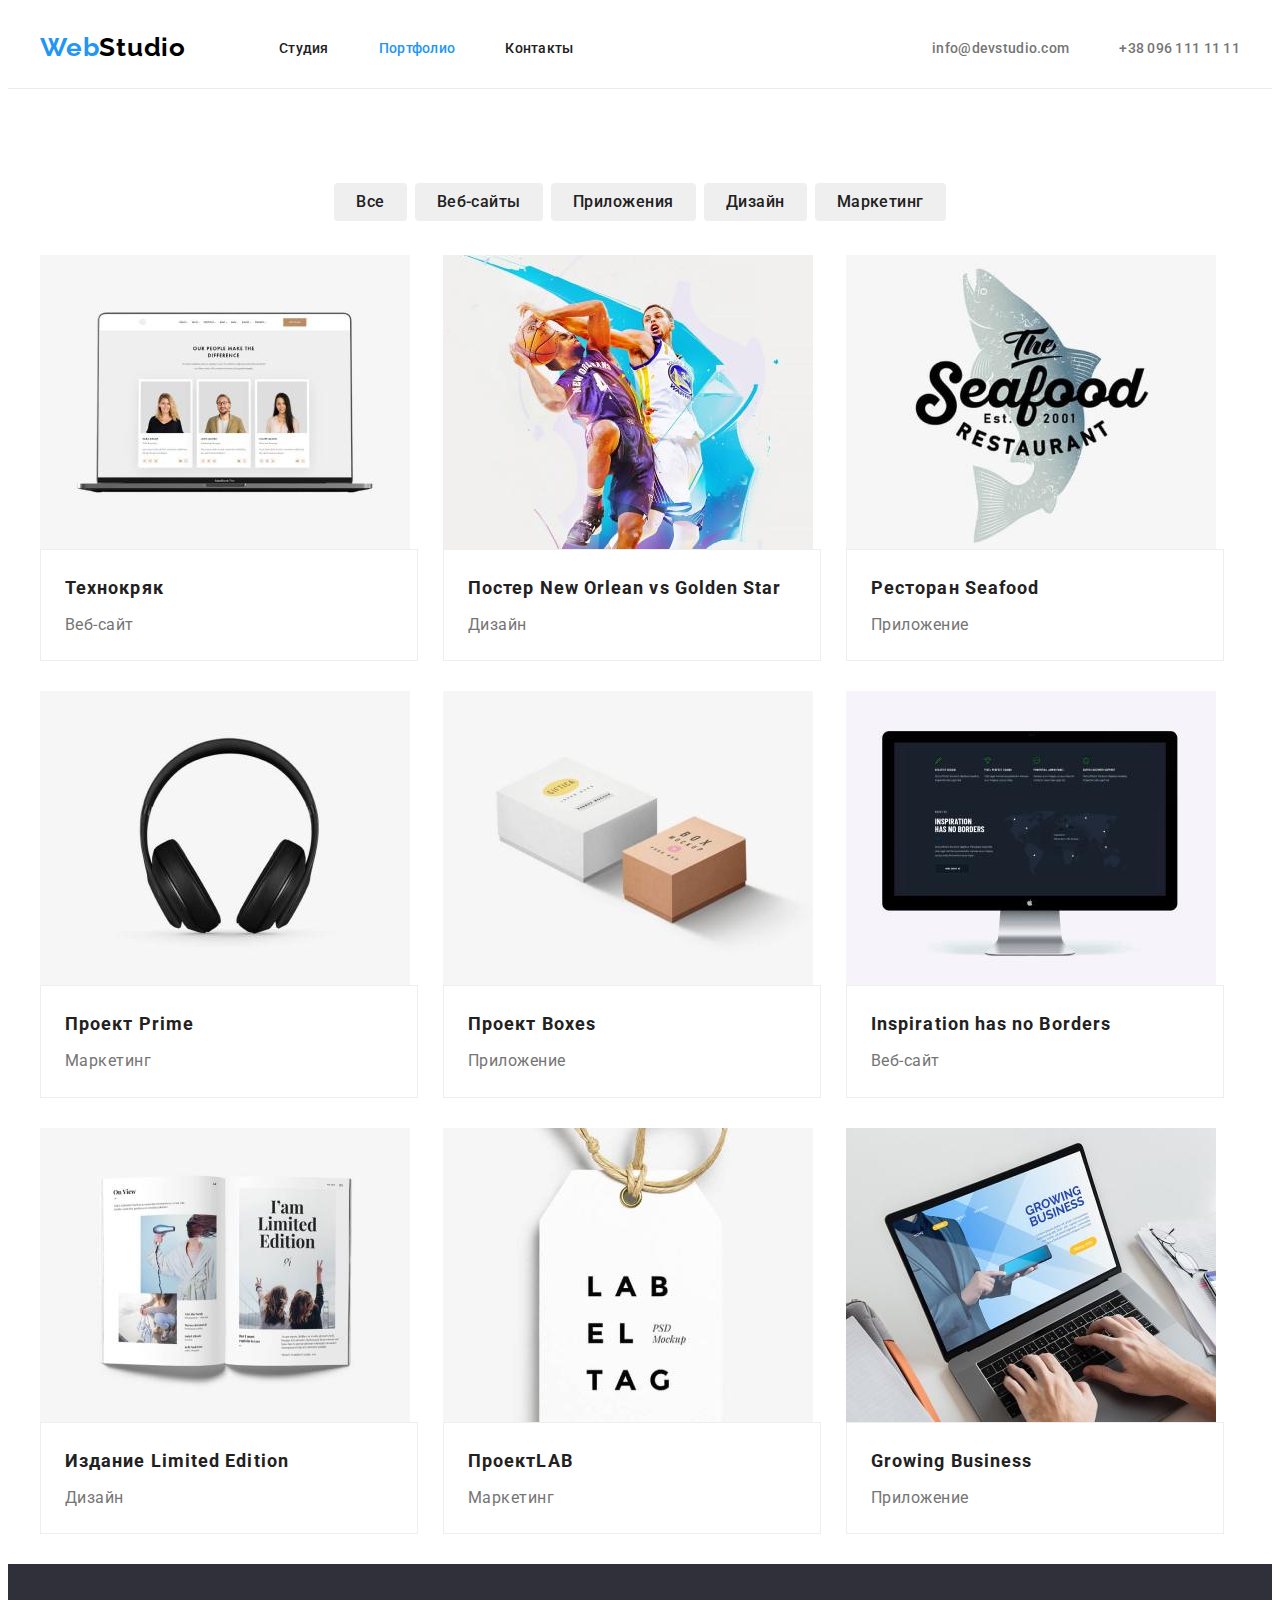
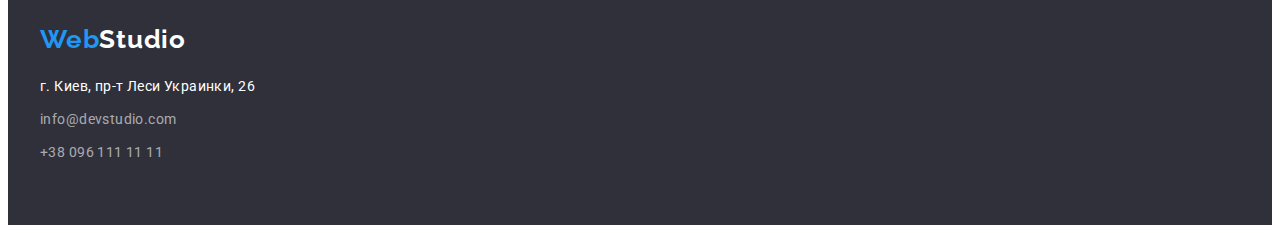
==== commit bb8fd4e5: "кор" ====
--- a/portfolio.html
+++ b/portfolio.html
@@ -64,8 +64,10 @@
                 width="370"
                 height="294"
                 >
+                <div class="portfolio-text">
                 <h2 class="title-portfolio">Технокряк</h2>
                 <p class="pre-title-portfolio-text">Веб-сайт</p>
+                </div>  
                 </li>
                 <li class="portfolio-content-item">
                     <img
@@ -74,8 +76,10 @@
                 width="370"
                 height="294"
                 >
+                <div class="portfolio-text">
                 <h2 class="title-portfolio">Постер <span lang="en">New Orlean vs Golden Star</span></h2>
                 <p class="pre-title-portfolio-text">Дизайн</p>
+                </div>
                 </li>
                 <li class="portfolio-content-item">
                     <img
@@ -84,8 +88,10 @@
                 width="370"
                 height="294"
                 >
+                <div class="portfolio-text">
                 <h2 class="title-portfolio">Ресторан <span lang="en">Seafood</span></h2>
-                <p class="pre-title-portfolio-text">Приложение</p>
+                <p class="pre-title-portfolio-text">Приложение</p> 
+                </div>
                 </li>
                 <li class="portfolio-content-item">
                     <img
@@ -94,8 +100,10 @@
                 width="370"
                 height="294"
                 >
+                <div class="portfolio-text">
                 <h2 class="title-portfolio">Проект <span lang="en">Prime</span></h2>
                 <p class="pre-title-portfolio-text">Маркетинг</p>
+                </div>
                 </li>
                 <li class="portfolio-content-item">
                     <img
@@ -104,8 +112,10 @@
                 width="370"
                 height="294"
                 >
+                <div class="portfolio-text">
                 <h2 class="title-portfolio">Проект <span lang="en">Boxes</span></h2>
                 <p class="pre-title-portfolio-text">Приложение</p>
+                </div>
                 </li>
                 <li class="portfolio-content-item">
                     <img
@@ -114,8 +124,10 @@
                 width="370"
                 height="294"
                 >
+                <div class="portfolio-text">
                 <h2 class="title-portfolio" lang="en">Inspiration has no Borders</h2>
                 <p class="pre-title-portfolio-text">Веб-сайт</p>
+                </div>
                 </li>
                 <li class="portfolio-content-item">
                     <img
@@ -124,8 +136,10 @@
                 width="370"
                 height="294"
                 >
+                <div class="portfolio-text">
                 <h2 class="title-portfolio">Издание <span lang="en">Limited Edition</span></h2>
                 <p class="pre-title-portfolio-text">Дизайн</p>
+                </div>
                 </li>
                 <li class="portfolio-content-item">
                     <img
@@ -134,8 +148,10 @@
                 width="370"
                 height="294"
                 >
+                <div class="portfolio-text">
                 <h2 class="title-portfolio">Проект<span lang="en">LAB</span></h2>
                 <p class="pre-title-portfolio-text">Маркетинг</p>
+                </div>
                 </li>
                 <li class="portfolio-content-item">
                     <img
@@ -144,8 +160,10 @@
                 width="370"
                 height="294"
                 >
+                <div class="portfolio-text">
                 <h2 class="title-portfolio" lang="en">Growing Business</h2>
                 <p class="pre-title-portfolio-text">Приложение</p>
+                </div>
                 </li>
             </ul>
                 </div>
--- a/css/styles.css
+++ b/css/styles.css
@@ -128,7 +128,6 @@
 .title-text-hero {
     display: inline-block;
     width: 696px;
-    height: 120px;
     text-align: center;    
 }
 .btn-studio {
@@ -188,7 +187,6 @@
 }
 .title-item {
     width: 270px;
-    height: 101px;
 }
 .title-item:not(:last-child) {
 margin-right: 30px;
@@ -300,8 +298,10 @@
     flex-basis: calc((100% - 66px)/3);
     margin-right: 25px;
     margin-bottom: 30px;
+    box-sizing: border-box;
+}
+.portfolio-text {
     border: 1px solid #EEEEEE;
-    box-sizing: border-box;
 }
 .portfolio-content-item:nth-child(3n) {
 margin-right: 0;
@@ -333,7 +333,6 @@
 }
 .address-footer-list {
     width: 231px;
-    height: 81px;
 }
 .address-footer-item:not(:last-child) {
 margin-bottom: 9px;
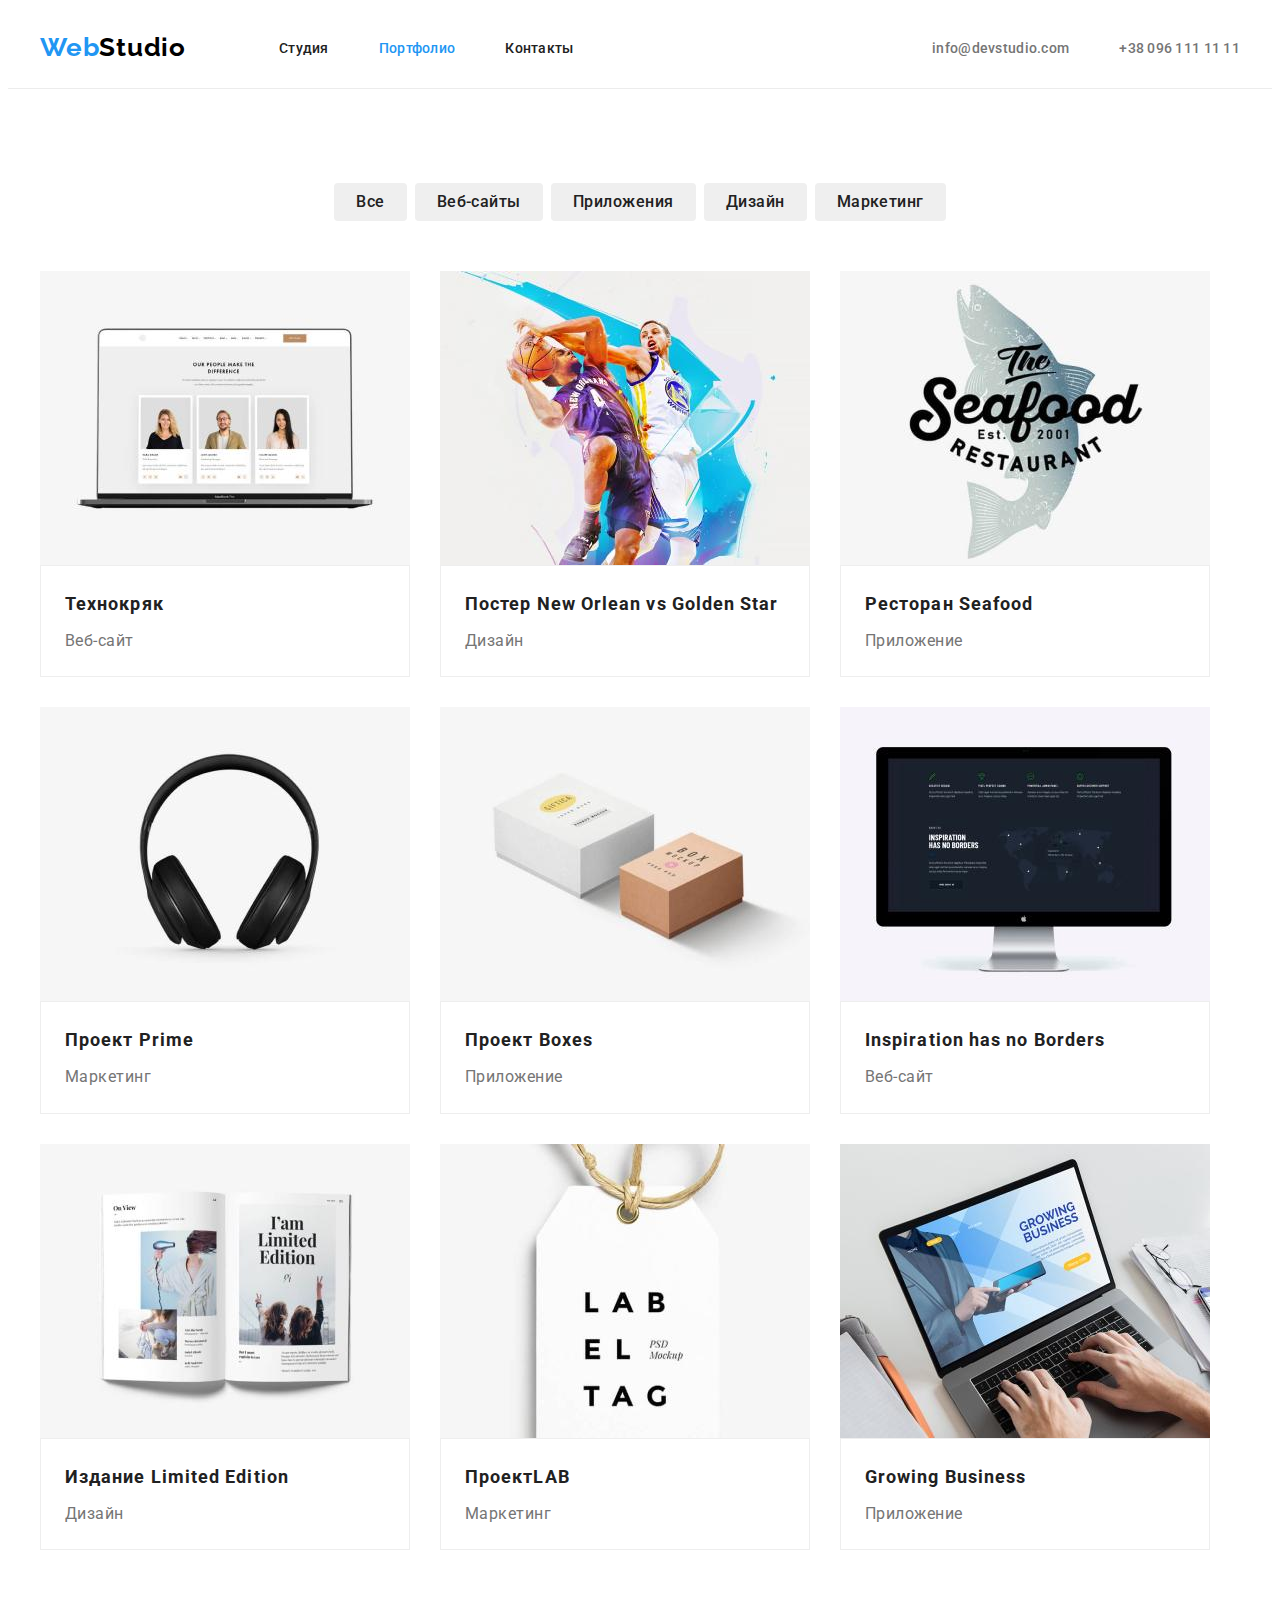
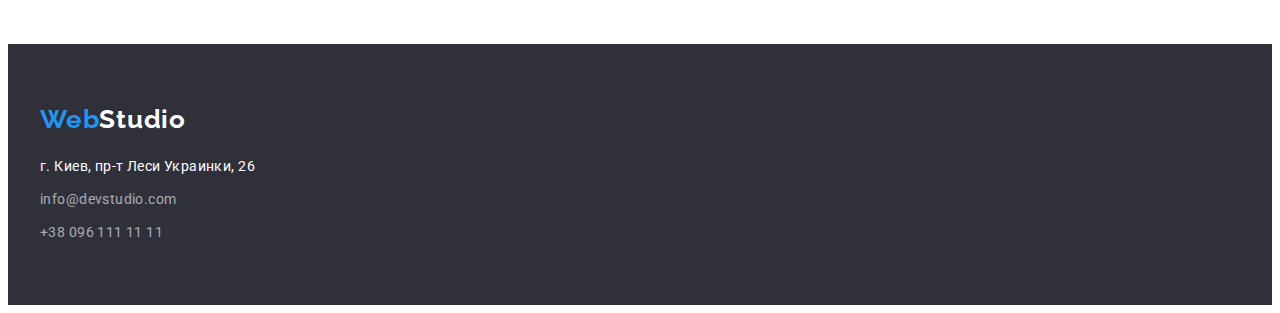
==== commit 7ab257a6: "корр" ====
--- a/portfolio.html
+++ b/portfolio.html
@@ -36,7 +36,6 @@
     <main>
         <section class="section-portfolio">
             <div class="conteiner conteiner-portfolio">
-                <div class="conteiner-menu-portfolio menu-portfolio-section">
             <ul class="list menu-portfolio-list">
                 <li class="menu-portfolio item-menu-portfolio">
                     <button class="btn-portfolio btn-dark btn-portfolio-hero" type="button">Все</button>
@@ -54,7 +53,6 @@
                     <button class="btn-portfolio btn-dark btn-portfolio-hero" type="button">Маркетинг</button>
                 </li>
             </ul>
-                </div>
                 <div class="conteiner-portfolio-content">
             <ul class="list portfolio-content-list">
                 <li class="portfolio-content-item">
--- a/css/styles.css
+++ b/css/styles.css
@@ -105,15 +105,14 @@
 }
 /*Содержимое*/
 .hero-conteiner {
+    text-align: center;
+}
+.section-title {
     padding-top: 200px;
     padding-bottom: 200px;
     background-color: #2F303A;
-    text-align: center;
-}
-/*.section-title {
-    background-color: #2F303A;
-    width: 1200px;
-}*/
+}
+
 .hero-pre-title {
     margin-bottom: 30px;    
 }
@@ -141,7 +140,7 @@
 .btn-light{
     color: var(--header-color);
 }
-.btn-studio:hover, .btn-studio:focus {
+.btn-studio {
     color: var(--primary-title-color);
     background-color: var(--accent-color);
 }
@@ -249,9 +248,6 @@
 .team-item:not(:last-child) {
     margin-right: 30px;
 }
-.title-menu {
-    margin-bottom: 50px;
-}
 .title-menu-name {
     font-weight: 500;
     font-size: 16px;
@@ -259,7 +255,6 @@
     text-align: center;
     letter-spacing: 0.03em;
     color: var(--primary-text-color);
-    margin-top: 30px;
     margin-bottom: 10px;
 }
 .pre-title-name {
@@ -269,25 +264,26 @@
     text-align: center;
     letter-spacing: 0.03em;
     color: var(--second-text-color);
-    margin-bottom: 30px;
+}
+.team-title {
+   padding-top: 30px; 
+   padding-bottom: 30px;
 }
 /*portfolio*/
-.conteiner-menu-portfolio {
-    display: flex;
-    margin-bottom: 34px;
+.section-portfolio {
+ padding-top: 94px;
+ padding-bottom: 94px;   
 }
 .menu-portfolio-list {
     display: flex;
-    
+    text-align: center;
+    justify-content: center;
+    margin-bottom: 50px;
 }
 .menu-portfolio:not(:last-child) {
 margin-right: 8px;
 }
-.menu-portfolio-section {
-    padding-top: 94px;
-    text-align: center;
-    justify-content: center;
-}
+
 .portfolio-content-list {
     display: flex;
     flex-wrap: wrap;
@@ -295,16 +291,22 @@
 
 }
 .portfolio-content-item {
-    flex-basis: calc((100% - 66px)/3);
-    margin-right: 25px;
+    flex-basis: calc((100% - 90px) / 3);
+    margin-right: 30px;
     margin-bottom: 30px;
     box-sizing: border-box;
 }
 .portfolio-text {
+    padding-top: 20px;
+    padding-left: 24px;
+    padding-bottom: 20px;
     border: 1px solid #EEEEEE;
 }
 .portfolio-content-item:nth-child(3n) {
 margin-right: 0;
+}
+.portfolio-content-item:nth-child(n + 6) {
+    margin-bottom: 0;
 }
 .title-portfolio {
     font-weight: 700;
@@ -312,9 +314,7 @@
     line-height: 2;
     letter-spacing: 0.06em;
     color: var(--primary-text-color);
-    margin-top: 20px;
     margin-bottom: 4px;
-    padding-left: 24px;
     }
 .pre-title-portfolio-text {
     font-weight: 400;
@@ -322,8 +322,6 @@
     line-height: 1.9;
     letter-spacing: 0.03em;
     color: var(--second-text-color);
-    padding-bottom: 20px;
-    padding-left: 24px;
     }
 /*footer*/
 .footer {
